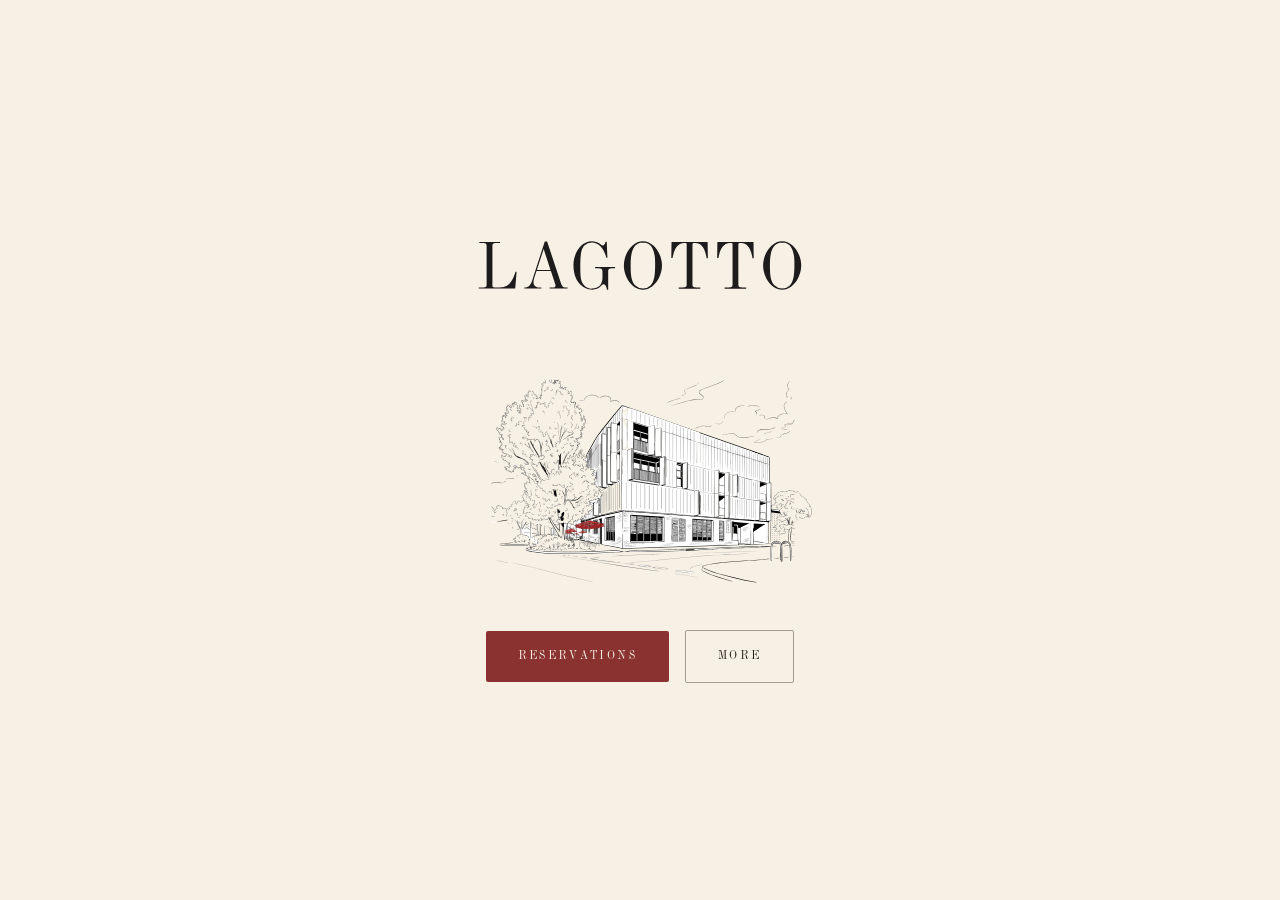
==== index.html @ 8450bc6e "Initial commit: Site 4" ====
<!DOCTYPE html>
<html lang="en">
<head>
<meta charset="UTF-8">
<meta name="viewport" content="width=device-width, initial-scale=1.0">
<title>Lagotto | Italian Restaurant, Fitzroy North</title>
<meta name="description" content="Lagotto is an award-winning Italian restaurant in Fitzroy North, Melbourne — seasonal pasta, aperitivo and a considered wine list, owned and run by Head Chef Matteo Fulchiati and Liam Cree.">
<link rel="icon" href="assets/img/lagotto-logo-trans.png">
<link rel="preload" href="assets/fonts/Union-Regular.otf" as="font" type="font/otf" crossorigin>
<link rel="stylesheet" href="assets/css/style.css">
</head>
<body data-page="home">

<div class="welcome-page">
  <div class="welcome-stage">
    <img class="welcome-logo" src="assets/img/lagotto-logo-dark.svg" alt="Lagotto">
    <img class="welcome-building" src="assets/img/lagotto-building.svg" alt="" aria-hidden="true">
    <div class="welcome-actions">
      <a class="btn btn-solid" href="https://www.sevenrooms.com/reservations/lagotto" target="_blank" rel="noopener">Reservations</a>
      <a class="btn btn-outline" href="more.html">More</a>
    </div>
  </div>
</div>

<script src="assets/js/main.js"></script>
</body>
</html>
---- assets/css/style.css ----
/* ===========================================================
   Lagotto — Site 4: light, paper-and-ink aesthetic inspired by
   Gimlet Melbourne (gimlet.melbourne). Same Lagotto typography,
   sections and copy as Site 3, reskinned for a bright, minimal
   read. Info page is still text only — no photography.
   =========================================================== */

@font-face {
  font-family: "Union";
  src: url("../fonts/Union-Regular.otf") format("opentype");
  font-weight: 400;
  font-style: normal;
  font-display: swap;
}
@font-face {
  font-family: "Union";
  src: url("../fonts/Union-Regular-Italic.otf") format("opentype");
  font-weight: 400;
  font-style: italic;
  font-display: swap;
}
@font-face {
  font-family: "Modern MT Condensed";
  src: url("../fonts/ModernMT-Condensed.otf") format("opentype");
  font-weight: 400;
  font-style: normal;
  font-display: swap;
}

:root {
  --paper: #f6f1e4;
  --paper-dim: #ece4d0;
  --ink: #241f1a;
  --ink-dim: #6e6259;
  --accent: #8a3230;
  --accent-dim: #5c2321;

  --serif: "Union", "Iowan Old Style", Georgia, serif;
  --cond:  "Modern MT Condensed", "Oswald", "Arial Narrow", sans-serif;

  --max-w: 780px;
  --edge: clamp(24px, 5vw, 72px);
}

* { box-sizing: border-box; }
html { scroll-behavior: smooth; }
body {
  margin: 0;
  background: var(--paper);
  color: var(--ink);
  font-family: var(--serif);
  font-size: 17px;
  line-height: 1.6;
  -webkit-font-smoothing: antialiased;
}
a { color: inherit; text-decoration: none; }
h1, h2, h3 { font-family: var(--serif); font-weight: 400; margin: 0; }

/* ---------- landing / welcome page ----------
   logo mark, the building illustration below it (same width as the
   logo), then the Reservations / More actions */
.welcome-page {
  display: flex;
  align-items: center;
  justify-content: center;
  min-height: 100vh;
  min-height: 100svh;
  padding: 60px var(--edge);
}
.welcome-stage { text-align: center; }
.welcome-logo {
  width: min(360px, 60vw);
  height: auto;
  margin: 0 auto;
}
.welcome-building {
  width: min(360px, 60vw);
  height: auto;
  margin: 32px auto 0;
  display: block;
}
.welcome-actions {
  display: flex;
  align-items: center;
  justify-content: center;
  gap: 16px;
  flex-wrap: wrap;
  margin-top: 36px;
}

/* ---------- header (info page) ---------- */
.site-header {
  display: flex;
  align-items: center;
  justify-content: space-between;
  padding: 40px var(--edge) 0;
  max-width: calc(var(--max-w) + var(--edge) * 2);
  margin: 0 auto;
}
.brand-word {
  font-family: var(--serif);
  text-transform: uppercase;
  letter-spacing: 0.12em;
  font-size: 20px;
  color: var(--ink);
}
.header-note {
  font-family: var(--cond);
  text-transform: uppercase;
  letter-spacing: 0.14em;
  font-size: 12px;
  color: var(--ink-dim);
}
.header-note:hover { color: var(--accent); }

/* ---------- info page body ---------- */
.info-main {
  padding: 60px var(--edge) 100px;
  max-width: calc(var(--max-w) + var(--edge) * 2);
  margin: 0 auto;
}
.info-intro { max-width: var(--max-w); margin: 0; }
.info-intro p { color: var(--ink-dim); line-height: 1.4; margin: 0 0 16px; }

/* ---------- buttons ---------- */
.btn {
  display: inline-block;
  font-family: var(--cond);
  text-transform: uppercase;
  letter-spacing: 0.18em;
  font-size: 13px;
  padding: 15px 32px;
  border-radius: 2px;
  transition: all .25s ease;
}
.btn-solid { background: var(--accent); color: var(--paper); }
.btn-solid:hover { background: var(--ink); }
.btn-outline { border: 1px solid rgba(36,31,26,0.4); color: var(--ink); }
.btn-outline:hover { border-color: var(--accent); color: var(--accent); }

/* ---------- accordion ---------- */
.accordion { max-width: var(--max-w); margin-top: 50px; }
.accordion-trigger {
  display: flex;
  align-items: baseline;
  gap: 10px;
  width: 100%;
  background: none;
  border: none;
  cursor: pointer;
  padding: 0;
  font-family: var(--cond);
  text-transform: uppercase;
  letter-spacing: 0.16em;
  font-size: 14px;
  line-height: 1.6;
  color: var(--ink);
  text-align: left;
}
.accordion-trigger:hover { color: var(--accent); }
.accordion-arrow { display: inline-block; transition: transform .3s ease; color: var(--accent); }
.accordion-item.is-open .accordion-arrow { transform: rotate(90deg); }

.accordion-panel { max-height: 0; overflow: hidden; transition: max-height .45s ease; }
.accordion-panel-inner { padding: 10px 0 26px; max-width: 60ch; }
.accordion-panel-inner p { color: var(--ink-dim); line-height: 1.4; margin: 0 0 14px; }
.accordion-panel-inner .btn { margin-top: 6px; }
.accordion-panel-inner a:not(.btn) { color: var(--ink); border-bottom: 1px solid rgba(36,31,26,0.35); }
.accordion-panel-inner a:not(.btn):hover { color: var(--accent); border-color: var(--accent); }
.accordion-panel-inner .menu-item { margin-bottom: 22px; }
.accordion-panel-inner .menu-item p:last-child { margin-bottom: 0; }

@media (max-width: 720px) {
  .info-main { padding: 40px var(--edge) 70px; }
  .info-intro p { font-size: 15px; line-height: 1.35; margin: 0 0 12px; }
  .accordion { margin-top: 30px; }
  .accordion-trigger { font-size: 13px; }
  .accordion-panel-inner p { font-size: 14px; line-height: 1.35; margin: 0 0 10px; }
  .site-header { padding-top: 24px; }
}
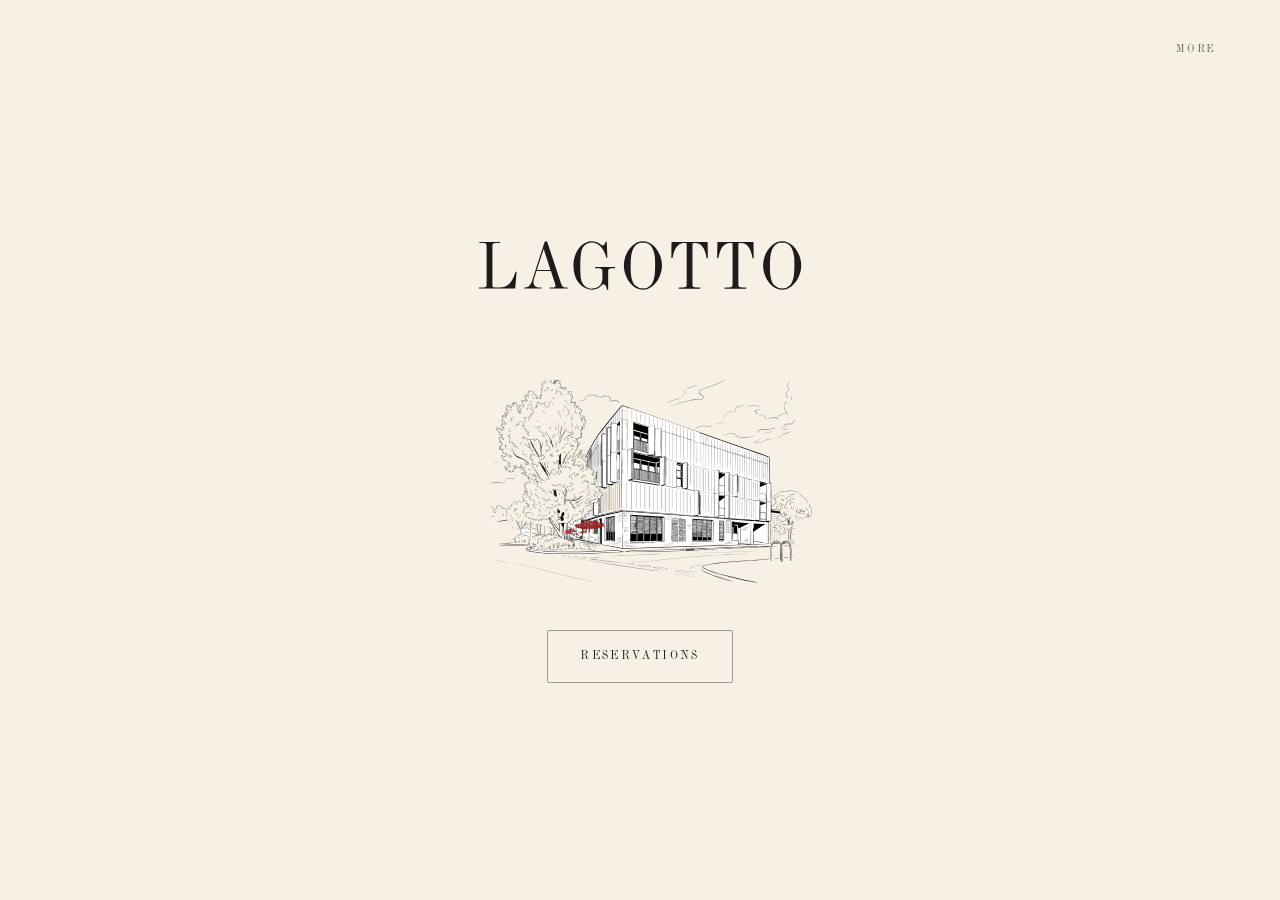
==== commit 61e560e0: "Move subscribe link into About, outline reservations button, More text top-right" ====
--- a/index.html
+++ b/index.html
@@ -11,13 +11,14 @@
 </head>
 <body data-page="home">
 
+<a class="home-more-link" href="more.html">More</a>
+
 <div class="welcome-page">
   <div class="welcome-stage">
     <img class="welcome-logo" src="assets/img/lagotto-logo-dark.svg" alt="Lagotto">
     <img class="welcome-building" src="assets/img/lagotto-building.svg" alt="" aria-hidden="true">
     <div class="welcome-actions">
-      <a class="btn btn-solid" href="https://www.sevenrooms.com/reservations/lagotto" target="_blank" rel="noopener">Reservations</a>
-      <a class="btn btn-outline" href="more.html">More</a>
+      <a class="btn btn-outline" href="https://www.sevenrooms.com/reservations/lagotto" target="_blank" rel="noopener">Reservations</a>
     </div>
   </div>
 </div>
--- a/assets/css/style.css
+++ b/assets/css/style.css
@@ -88,6 +88,22 @@
   margin-top: 36px;
 }
 
+/* home page: "More" sits top-right as plain text, same corner Site 3
+   uses for its nav link, rather than competing with Reservations as
+   a second button */
+.home-more-link {
+  position: fixed;
+  top: 40px;
+  right: var(--edge);
+  z-index: 10;
+  font-family: var(--cond);
+  text-transform: uppercase;
+  letter-spacing: 0.14em;
+  font-size: 12px;
+  color: var(--ink-dim);
+}
+.home-more-link:hover { color: var(--accent); }
+
 /* ---------- header (info page) ---------- */
 .site-header {
   display: flex;
@@ -170,6 +186,37 @@
 .accordion-panel-inner .menu-item { margin-bottom: 22px; }
 .accordion-panel-inner .menu-item p:last-child { margin-bottom: 0; }
 
+/* SevenRooms renders its own trigger button inside #sr-subscription-root
+   (button chrome, an icon, brand-coloured text) — strip that down to a
+   plain coloured text link matching the rest of the page. data-test is
+   used as the hook rather than their styled-components classnames,
+   since those are hashed and will change whenever they redeploy. */
+#sr-subscription-root button[data-test="subscription-widget-embed-button"] {
+  background: none !important;
+  border: none !important;
+  box-shadow: none !important;
+  padding: 0 !important;
+  border-radius: 0 !important;
+  cursor: pointer;
+}
+#sr-subscription-root button[data-test="subscription-widget-embed-button"] i {
+  display: none !important;
+}
+#sr-subscription-root button[data-test="subscription-widget-embed-button"] > div {
+  padding: 0 !important;
+  gap: 0 !important;
+}
+#sr-subscription-root button[data-test="subscription-widget-embed-button"] span {
+  color: var(--accent) !important;
+  font-family: var(--cond) !important;
+  text-transform: uppercase !important;
+  letter-spacing: 0.14em !important;
+  font-size: 12px !important;
+}
+#sr-subscription-root button[data-test="subscription-widget-embed-button"]:hover span {
+  color: var(--ink) !important;
+}
+
 @media (max-width: 720px) {
   .info-main { padding: 40px var(--edge) 70px; }
   .info-intro p { font-size: 15px; line-height: 1.35; margin: 0 0 12px; }
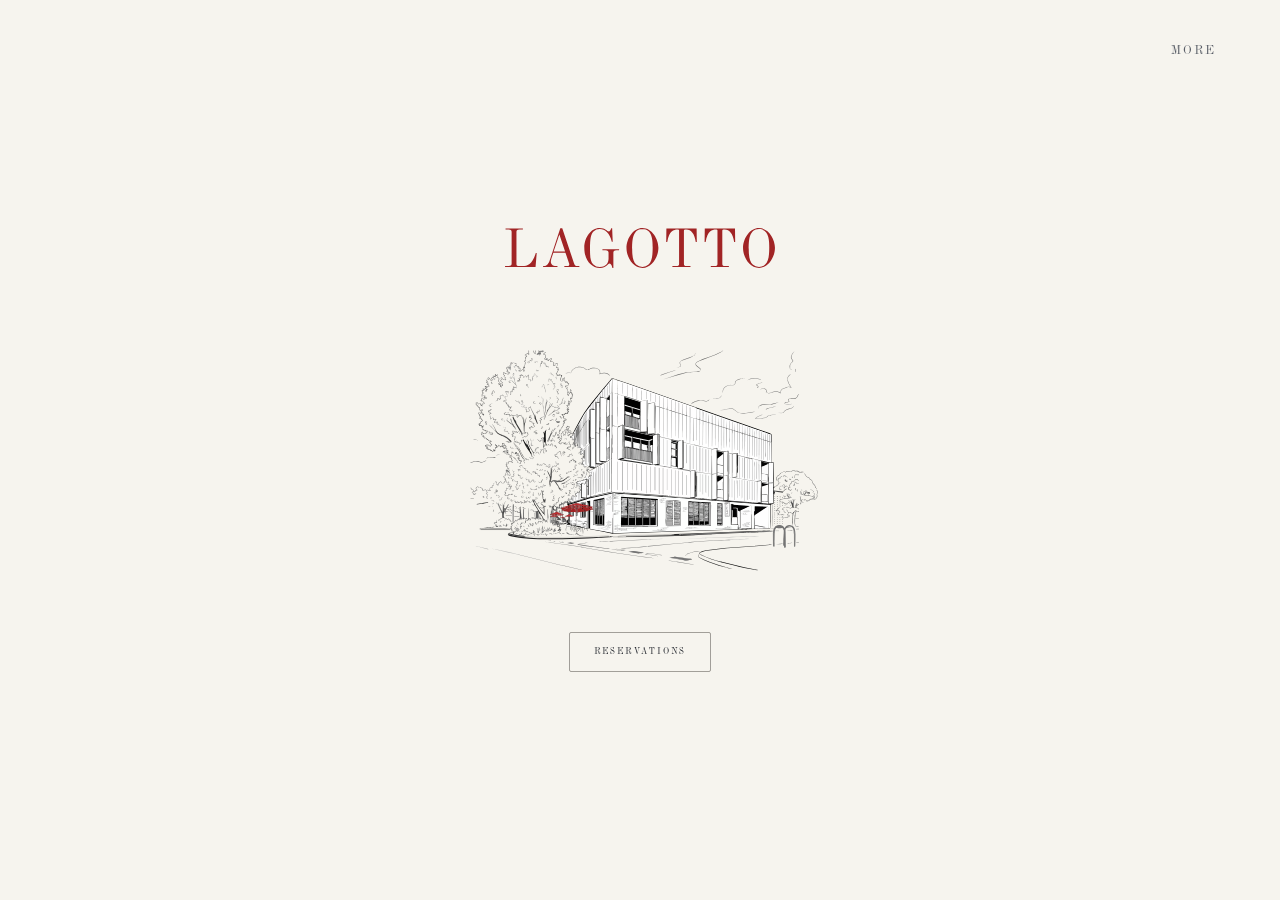
==== commit 87d096ef: "Fold Newsletter into Visit, move Visit to the end of the menu, link home hero to More, trim copy acr" ====
--- a/index.html
+++ b/index.html
@@ -15,8 +15,10 @@
 
 <div class="welcome-page">
   <div class="welcome-stage">
-    <img class="welcome-logo" src="assets/img/lagotto-logo-dark.svg" alt="Lagotto">
-    <img class="welcome-building" src="assets/img/lagotto-building.svg" alt="" aria-hidden="true">
+    <a href="more.html" aria-label="More">
+      <img class="welcome-logo" src="assets/img/lagotto-logo-dark.svg" alt="Lagotto">
+      <img class="welcome-building" src="assets/img/lagotto-building.svg" alt="" aria-hidden="true">
+    </a>
     <div class="welcome-actions">
       <a class="btn btn-outline" href="https://www.sevenrooms.com/reservations/lagotto" target="_blank" rel="noopener">Reservations</a>
     </div>
--- a/assets/css/style.css
+++ b/assets/css/style.css
@@ -28,12 +28,13 @@
 }
 
 :root {
-  --paper: #f6f1e4;
-  --paper-dim: #ece4d0;
-  --ink: #241f1a;
-  --ink-dim: #6e6259;
-  --accent: #8a3230;
-  --accent-dim: #5c2321;
+  --paper: #f6f4ee;
+  --paper-dim: #eae6d9;
+  --ink: #20242b;
+  --ink-dim: #585d66;
+  --ink-light: #9a9fa6;
+  --accent: #a12425;
+  --accent-dim: #71191a;
 
   --serif: "Union", "Iowan Old Style", Georgia, serif;
   --cond:  "Modern MT Condensed", "Oswald", "Arial Narrow", sans-serif;
@@ -59,24 +60,29 @@
 /* ---------- landing / welcome page ----------
    logo mark, the building illustration below it (same width as the
    logo), then the Reservations / More actions */
+body[data-page="home"] {
+  height: 100vh;
+  height: 100svh;
+  overflow: hidden;
+}
 .welcome-page {
   display: flex;
   align-items: center;
   justify-content: center;
-  min-height: 100vh;
-  min-height: 100svh;
+  height: 100vh;
+  height: 100svh;
   padding: 60px var(--edge);
 }
 .welcome-stage { text-align: center; }
 .welcome-logo {
-  width: min(360px, 60vw);
+  width: min(270px, 45vw);
   height: auto;
   margin: 0 auto;
 }
 .welcome-building {
-  width: min(360px, 60vw);
+  width: min(390px, 64vw);
   height: auto;
-  margin: 32px auto 0;
+  margin: 48px auto 0;
   display: block;
 }
 .welcome-actions {
@@ -85,8 +91,12 @@
   justify-content: center;
   gap: 16px;
   flex-wrap: wrap;
-  margin-top: 36px;
-}
+  margin-top: 48px;
+}
+/* sized down to match the smaller logo/building group above — kept
+   separate from the shared .btn used elsewhere (Reserve a Table, Buy a
+   Voucher) so only this hero instance shrinks */
+.welcome-actions .btn { padding: 11px 24px; font-size: 10px; }
 
 /* home page: "More" sits top-right as plain text, same corner Site 3
    uses for its nav link, rather than competing with Reservations as
@@ -99,7 +109,7 @@
   font-family: var(--cond);
   text-transform: uppercase;
   letter-spacing: 0.14em;
-  font-size: 12px;
+  font-size: 14px;
   color: var(--ink-dim);
 }
 .home-more-link:hover { color: var(--accent); }
@@ -113,21 +123,21 @@
   max-width: calc(var(--max-w) + var(--edge) * 2);
   margin: 0 auto;
 }
-.brand-word {
-  font-family: var(--serif);
-  text-transform: uppercase;
-  letter-spacing: 0.12em;
-  font-size: 20px;
-  color: var(--ink);
+.brand-word { display: inline-flex; }
+.brand-logo {
+  height: 22px;
+  width: auto;
+  display: block;
 }
 .header-note {
   font-family: var(--cond);
   text-transform: uppercase;
   letter-spacing: 0.14em;
   font-size: 12px;
-  color: var(--ink-dim);
-}
-.header-note:hover { color: var(--accent); }
+  color: var(--accent);
+}
+.header-note:hover { color: var(--accent-dim); }
+.header-note-icon { display: none; }
 
 /* ---------- info page body ---------- */
 .info-main {
@@ -137,6 +147,9 @@
 }
 .info-intro { max-width: var(--max-w); margin: 0; }
 .info-intro p { color: var(--ink-dim); line-height: 1.4; margin: 0 0 16px; }
+@media (min-width: 900px) {
+  .info-intro { max-width: 50%; }
+}
 
 /* ---------- buttons ---------- */
 .btn {
@@ -175,7 +188,28 @@
 }
 .accordion-trigger:hover { color: var(--accent); }
 .accordion-arrow { display: inline-block; transition: transform .3s ease; color: var(--accent); }
-.accordion-item.is-open .accordion-arrow { transform: rotate(90deg); }
+/* direct-child combinators only — a plain descendant selector here would
+   also rotate every nested arrow whenever any ANCESTOR item is open,
+   since they're descendants of it too, not just the item's own arrow */
+.accordion-item.is-open > .accordion-trigger > .accordion-arrow { transform: rotate(90deg); }
+
+/* inline trigger: lets a few words mid-paragraph (eg. "Chef's Menu" in the
+   Reservations copy) open an accordion panel, instead of the usual
+   full-width block button — overrides the block/uppercase/indent rules
+   that would otherwise apply since it still lives inside an .accordion-item */
+.accordion-trigger.accordion-trigger--inline {
+  display: inline;
+  width: auto;
+  padding-left: 0 !important;
+  font-family: inherit;
+  text-transform: none;
+  letter-spacing: normal;
+  font-size: inherit !important;
+  line-height: inherit;
+  color: var(--ink);
+  border-bottom: 1px solid rgba(36,31,26,0.35);
+}
+.accordion-trigger.accordion-trigger--inline:hover { color: var(--accent); border-color: var(--accent); }
 
 .accordion-panel { max-height: 0; overflow: hidden; transition: max-height .45s ease; }
 .accordion-panel-inner { padding: 10px 0 26px; max-width: 60ch; }
@@ -183,9 +217,6 @@
 .accordion-panel-inner .btn { margin-top: 6px; }
 .accordion-panel-inner a:not(.btn) { color: var(--ink); border-bottom: 1px solid rgba(36,31,26,0.35); }
 .accordion-panel-inner a:not(.btn):hover { color: var(--accent); border-color: var(--accent); }
-.accordion-panel-inner .menu-item { margin-bottom: 22px; }
-.accordion-panel-inner .menu-item p:last-child { margin-bottom: 0; }
-
 /* SevenRooms renders its own trigger button inside #sr-subscription-root
    (button chrome, an icon, brand-coloured text) — strip that down to a
    plain coloured text link matching the rest of the page. data-test is
@@ -217,6 +248,127 @@
   color: var(--ink) !important;
 }
 
+/* ---------- nested menu / drink list ----------
+   Food, Chef's Menu, Cocktails, Wine by the Glass/Bottle etc. are
+   accordion-items nested inside the Menu item's own panel, indented
+   ("tabbed right") a level per depth, reusing the same trigger/panel
+   mechanics as the top-level accordion. */
+.accordion-panel-inner--wide { max-width: none; }
+.accordion-panel .accordion-item .accordion-trigger { padding-left: 20px; font-size: 13px; }
+/* line the menu rows up under the arrow of the accordion item they belong
+   to (eg. Food's rows sit under Food's own arrow), matching the trigger
+   indentation rule above one level in */
+.accordion-panel .accordion-item .accordion-panel-inner--wide { padding-left: 20px; }
+
+.menu-category {
+  font-family: var(--cond);
+  text-transform: uppercase;
+  letter-spacing: 0.14em;
+  font-size: 13px;
+  color: var(--ink);
+  margin: 28px 0 14px;
+}
+.menu-category:first-child { margin-top: 0; }
+
+.menu-group { margin-bottom: 22px; }
+.menu-group:last-child { margin-bottom: 0; }
+.menu-subhead {
+  font-family: var(--cond);
+  text-transform: uppercase;
+  letter-spacing: 0.12em;
+  font-size: 11px;
+  color: var(--accent);
+  margin: 0 0 8px;
+}
+.menu-subhead-row {
+  display: flex;
+  justify-content: space-between;
+  align-items: baseline;
+  gap: 16px;
+}
+.menu-subhead-row .menu-subhead { margin: 0 0 8px; }
+.menu-subhead-price {
+  font-family: var(--cond);
+  text-transform: uppercase;
+  letter-spacing: 0.12em;
+  font-size: 11px;
+  color: var(--ink-dim);
+}
+.menu-row { margin-bottom: 6px; }
+.menu-row:last-child { margin-bottom: 0; }
+.menu-row-head {
+  display: flex;
+  justify-content: space-between;
+  align-items: baseline;
+  gap: 16px;
+  line-height: 1.2;
+}
+.menu-name { color: var(--ink-light); font-size: 14px; }
+.menu-price {
+  flex: 0 0 auto;
+  color: var(--ink-light);
+  font-variant-numeric: tabular-nums;
+  font-size: 12px;
+}
+.menu-row-meta { color: var(--ink-light); font-size: 11.5px; line-height: 1.25; margin: 2px 0 0; }
+
+/* Visit breaks out of the 60ch text column to run the address/hours copy
+   alongside a small inline map of the corner the door is on (ported from
+   Site 3's dark-theme version, recoloured for the light paper background) */
+.visit-layout {
+  display: flex;
+  align-items: flex-start;
+  gap: 48px;
+}
+.visit-info { flex: 1 1 300px; max-width: 60ch; }
+.visit-map { flex: 0 0 340px; max-width: 340px; }
+.visit-map svg { width: 100%; height: auto; display: block; }
+
+.visit-map-roads { opacity: 0.3; }
+.visit-map-road {
+  fill: none;
+  stroke: var(--ink-dim);
+  stroke-linecap: round;
+}
+.visit-map-building {
+  fill: rgba(32, 36, 43, 0.05);
+  stroke: var(--ink-dim);
+  stroke-width: 2;
+  stroke-linejoin: round;
+}
+.visit-map-label {
+  font-family: var(--cond);
+  text-transform: uppercase;
+  letter-spacing: 0.1em;
+  font-size: 27px;
+  fill: var(--ink-dim);
+}
+.visit-map-pin-body { fill: var(--accent); stroke: var(--accent-dim); stroke-width: 1.5; }
+.visit-map-pin-center { fill: var(--ink); }
+
+.visit-map-entrance-arrow { stroke: var(--accent); stroke-width: 2.5; }
+.visit-map-entrance-arrowhead { fill: var(--accent); }
+.visit-map-entrance-label {
+  font-family: var(--cond);
+  text-transform: uppercase;
+  letter-spacing: 0.12em;
+  font-size: 21px;
+  fill: var(--accent);
+}
+
+@media (max-width: 720px) {
+  .visit-layout { flex-direction: column; gap: 24px; }
+  .visit-map { max-width: 340px; }
+}
+
+@media (max-width: 720px) {
+  .accordion-panel .accordion-item .accordion-trigger { padding-left: 14px; }
+  .accordion-panel .accordion-item .accordion-panel-inner--wide { padding-left: 14px; }
+  .menu-name { font-size: 13px; }
+  .menu-price { font-size: 11.5px; }
+  .menu-row-meta { font-size: 11px; }
+}
+
 @media (max-width: 720px) {
   .info-main { padding: 40px var(--edge) 70px; }
   .info-intro p { font-size: 15px; line-height: 1.35; margin: 0 0 12px; }
@@ -224,4 +376,34 @@
   .accordion-trigger { font-size: 13px; }
   .accordion-panel-inner p { font-size: 14px; line-height: 1.35; margin: 0 0 10px; }
   .site-header { padding-top: 24px; }
-}
+  /* the Instagram wordmark crowds the logo at narrow widths — swap it for
+     a small icon so the header keeps its breathing room */
+  .header-note-text {
+    position: absolute;
+    width: 1px; height: 1px;
+    margin: -1px; padding: 0;
+    overflow: hidden;
+    clip: rect(0, 0, 0, 0);
+    white-space: nowrap;
+    border: 0;
+  }
+  .header-note-icon { display: block; width: 22px; height: 22px; color: var(--accent); }
+}
+
+/* mobile: anchor Reservations to a fixed bottom bar rather than letting it
+   sit inline in the centred stage — keeps it thumb-reachable and frees up
+   vertical space so the logo/building fit without the page scrolling */
+@media (max-width: 720px) {
+  .welcome-page { padding-bottom: 100px; }
+  .welcome-actions {
+    position: fixed;
+    left: 0;
+    right: 0;
+    bottom: 0;
+    margin-top: 0;
+    padding: 16px var(--edge) calc(16px + env(safe-area-inset-bottom));
+    background: var(--paper);
+    z-index: 10;
+  }
+  .welcome-actions .btn { flex: 1 1 auto; text-align: center; }
+}
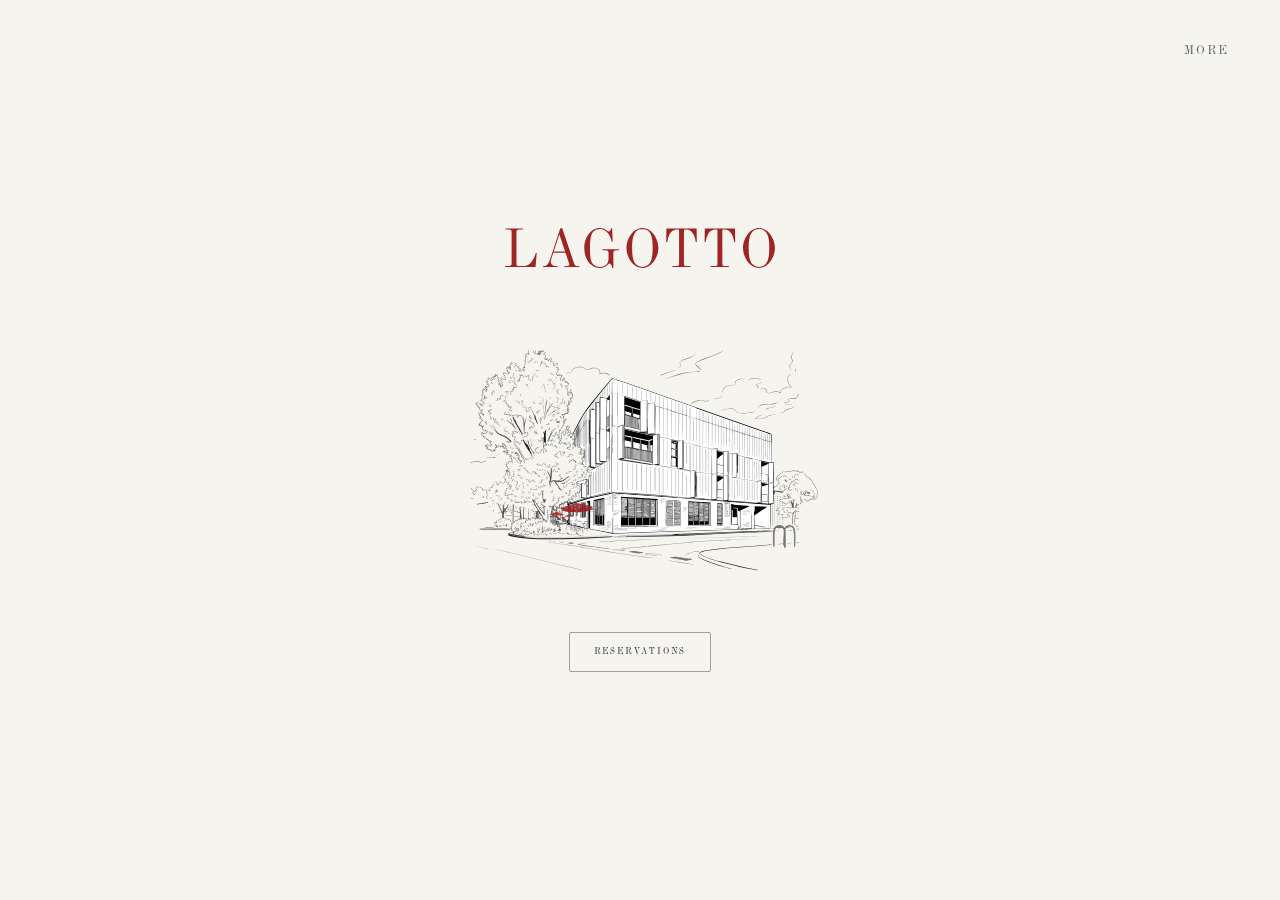
==== commit fe9b38d4: "Add Google Tag Manager to restore analytics tracking Reuses the same GTM-M5SQ4HJ container the old W" ====
--- a/index.html
+++ b/index.html
@@ -8,8 +8,15 @@
 <link rel="icon" href="assets/img/lagotto-logo-trans.png">
 <link rel="preload" href="assets/fonts/Union-Regular.otf" as="font" type="font/otf" crossorigin>
 <link rel="stylesheet" href="assets/css/style.css">
+<script>(function(w,d,s,l,i){w[l]=w[l]||[];w[l].push({'gtm.start':
+new Date().getTime(),event:'gtm.js'});var f=d.getElementsByTagName(s)[0],
+j=d.createElement(s),dl=l!='dataLayer'?'&l='+l:'';j.async=true;j.src=
+'https://www.googletagmanager.com/gtm.js?id='+i+dl;f.parentNode.insertBefore(j,f);
+})(window,document,'script','dataLayer','GTM-M5SQ4HJ');</script>
 </head>
 <body data-page="home">
+<noscript><iframe src="https://www.googletagmanager.com/ns.html?id=GTM-M5SQ4HJ"
+height="0" width="0" style="display:none;visibility:hidden"></iframe></noscript>
 
 <a class="home-more-link" href="more.html">More</a>
 
--- a/assets/css/style.css
+++ b/assets/css/style.css
@@ -40,11 +40,19 @@
   --cond:  "Modern MT Condensed", "Oswald", "Arial Narrow", sans-serif;
 
   --max-w: 780px;
-  --edge: clamp(24px, 5vw, 72px);
+  --edge: clamp(16px, 4vw, 64px);
 }
 
 * { box-sizing: border-box; }
 html { scroll-behavior: smooth; }
+
+@keyframes fade-in-up {
+  from { opacity: 0; transform: translateY(10px); }
+  to { opacity: 1; transform: translateY(0); }
+}
+@media (prefers-reduced-motion: reduce) {
+  * { animation: none !important; }
+}
 body {
   margin: 0;
   background: var(--paper);
@@ -78,12 +86,14 @@
   width: min(270px, 45vw);
   height: auto;
   margin: 0 auto;
+  animation: fade-in-up 1.4s ease-out .45s both;
 }
 .welcome-building {
   width: min(390px, 64vw);
   height: auto;
   margin: 48px auto 0;
   display: block;
+  animation: fade-in-up 1.4s ease-out both;
 }
 .welcome-actions {
   display: flex;
@@ -92,6 +102,7 @@
   gap: 16px;
   flex-wrap: wrap;
   margin-top: 48px;
+  animation: fade-in-up 1.4s ease-out .9s both;
 }
 /* sized down to match the smaller logo/building group above — kept
    separate from the shared .btn used elsewhere (Reserve a Table, Buy a
@@ -111,6 +122,7 @@
   letter-spacing: 0.14em;
   font-size: 14px;
   color: var(--ink-dim);
+  animation: fade-in-up 1.4s ease-out 1.35s both;
 }
 .home-more-link:hover { color: var(--accent); }
 
@@ -120,8 +132,6 @@
   align-items: center;
   justify-content: space-between;
   padding: 40px var(--edge) 0;
-  max-width: calc(var(--max-w) + var(--edge) * 2);
-  margin: 0 auto;
 }
 .brand-word { display: inline-flex; }
 .brand-logo {
@@ -138,19 +148,18 @@
 }
 .header-note:hover { color: var(--accent-dim); }
 .header-note-icon { display: none; }
+.site-header { animation: fade-in-up 1.3s ease-out both; }
 
 /* ---------- info page body ---------- */
 .info-main {
-  padding: 60px var(--edge) 100px;
+  padding: 100px var(--edge) 100px;
   max-width: calc(var(--max-w) + var(--edge) * 2);
-  margin: 0 auto;
-}
-.info-intro { max-width: var(--max-w); margin: 0; }
+}
+.info-intro { max-width: var(--max-w); margin: 0; animation: fade-in-up 1.3s ease-out .35s both; }
 .info-intro p { color: var(--ink-dim); line-height: 1.4; margin: 0 0 16px; }
 @media (min-width: 900px) {
-  .info-intro { max-width: 50%; }
-}
-
+  .info-intro { max-width: 560px; }
+}
 /* ---------- buttons ---------- */
 .btn {
   display: inline-block;
@@ -168,7 +177,7 @@
 .btn-outline:hover { border-color: var(--accent); color: var(--accent); }
 
 /* ---------- accordion ---------- */
-.accordion { max-width: var(--max-w); margin-top: 50px; }
+.accordion { max-width: var(--max-w); margin-top: 80px; animation: fade-in-up 1.3s ease-out .7s both; }
 .accordion-trigger {
   display: flex;
   align-items: baseline;
@@ -238,14 +247,21 @@
   gap: 0 !important;
 }
 #sr-subscription-root button[data-test="subscription-widget-embed-button"] span {
+  color: var(--ink) !important;
+  font-family: var(--serif) !important;
+  text-transform: none !important;
+  letter-spacing: normal !important;
+  font-size: 17px !important;
+  border-bottom: 1px solid rgba(36,31,26,0.35);
+}
+#sr-subscription-root button[data-test="subscription-widget-embed-button"]:hover span {
   color: var(--accent) !important;
-  font-family: var(--cond) !important;
-  text-transform: uppercase !important;
-  letter-spacing: 0.14em !important;
-  font-size: 12px !important;
-}
-#sr-subscription-root button[data-test="subscription-widget-embed-button"]:hover span {
-  color: var(--ink) !important;
+  border-color: var(--accent);
+}
+@media (max-width: 720px) {
+  #sr-subscription-root button[data-test="subscription-widget-embed-button"] span {
+    font-size: 14px !important;
+  }
 }
 
 /* ---------- nested menu / drink list ----------
@@ -310,7 +326,10 @@
   font-variant-numeric: tabular-nums;
   font-size: 12px;
 }
-.menu-row-meta { color: var(--ink-light); font-size: 11.5px; line-height: 1.25; margin: 2px 0 0; }
+/* scoped via .menu-row so this beats the generic ".accordion-panel-inner p"
+   rule on specificity — otherwise that rule's mobile font-size/colour
+   silently wins since it also targets any <p>, .menu-row-meta included */
+.menu-row .menu-row-meta { color: var(--ink-light); font-size: 11.5px; line-height: 1.25; margin: 2px 0 0; }
 
 /* Visit breaks out of the 60ch text column to run the address/hours copy
    alongside a small inline map of the corner the door is on (ported from
@@ -321,44 +340,45 @@
   gap: 48px;
 }
 .visit-info { flex: 1 1 300px; max-width: 60ch; }
-.visit-map { flex: 0 0 340px; max-width: 340px; }
+.visit-map { flex: 0 0 576px; max-width: 576px; }
 .visit-map svg { width: 100%; height: auto; display: block; }
 
-.visit-map-roads { opacity: 0.3; }
+/* thin architectural line work, echoing the pen-sketch building
+   illustration on the home page rather than solid road-bed colour */
 .visit-map-road {
   fill: none;
   stroke: var(--ink-dim);
+  stroke-width: 6;
+  stroke-linejoin: round;
   stroke-linecap: round;
 }
 .visit-map-building {
   fill: rgba(32, 36, 43, 0.05);
   stroke: var(--ink-dim);
-  stroke-width: 2;
+  stroke-width: 6;
   stroke-linejoin: round;
 }
+.visit-map-wordmark { fill: var(--ink); }
 .visit-map-label {
-  font-family: var(--cond);
-  text-transform: uppercase;
-  letter-spacing: 0.1em;
-  font-size: 27px;
+  font-family: var(--serif);
+  letter-spacing: 0.06em;
+  font-size: 40px;
   fill: var(--ink-dim);
 }
-.visit-map-pin-body { fill: var(--accent); stroke: var(--accent-dim); stroke-width: 1.5; }
+.visit-map-pin-body { fill: var(--accent); stroke: var(--accent-dim); stroke-width: 3; }
 .visit-map-pin-center { fill: var(--ink); }
 
-.visit-map-entrance-arrow { stroke: var(--accent); stroke-width: 2.5; }
-.visit-map-entrance-arrowhead { fill: var(--accent); }
+.visit-map-entrance-arrow { stroke: var(--accent); stroke-width: 4; }
 .visit-map-entrance-label {
-  font-family: var(--cond);
-  text-transform: uppercase;
-  letter-spacing: 0.12em;
-  font-size: 21px;
+  font-family: var(--serif);
+  letter-spacing: 0.06em;
+  font-size: 24px;
   fill: var(--accent);
 }
 
 @media (max-width: 720px) {
   .visit-layout { flex-direction: column; gap: 24px; }
-  .visit-map { max-width: 340px; }
+  .visit-map { max-width: 504px; }
 }
 
 @media (max-width: 720px) {
@@ -366,13 +386,13 @@
   .accordion-panel .accordion-item .accordion-panel-inner--wide { padding-left: 14px; }
   .menu-name { font-size: 13px; }
   .menu-price { font-size: 11.5px; }
-  .menu-row-meta { font-size: 11px; }
+  .menu-row .menu-row-meta { font-size: 11px; }
 }
 
 @media (max-width: 720px) {
-  .info-main { padding: 40px var(--edge) 70px; }
+  .info-main { padding: 64px var(--edge) 70px; }
   .info-intro p { font-size: 15px; line-height: 1.35; margin: 0 0 12px; }
-  .accordion { margin-top: 30px; }
+  .accordion { margin-top: 50px; }
   .accordion-trigger { font-size: 13px; }
   .accordion-panel-inner p { font-size: 14px; line-height: 1.35; margin: 0 0 10px; }
   .site-header { padding-top: 24px; }
